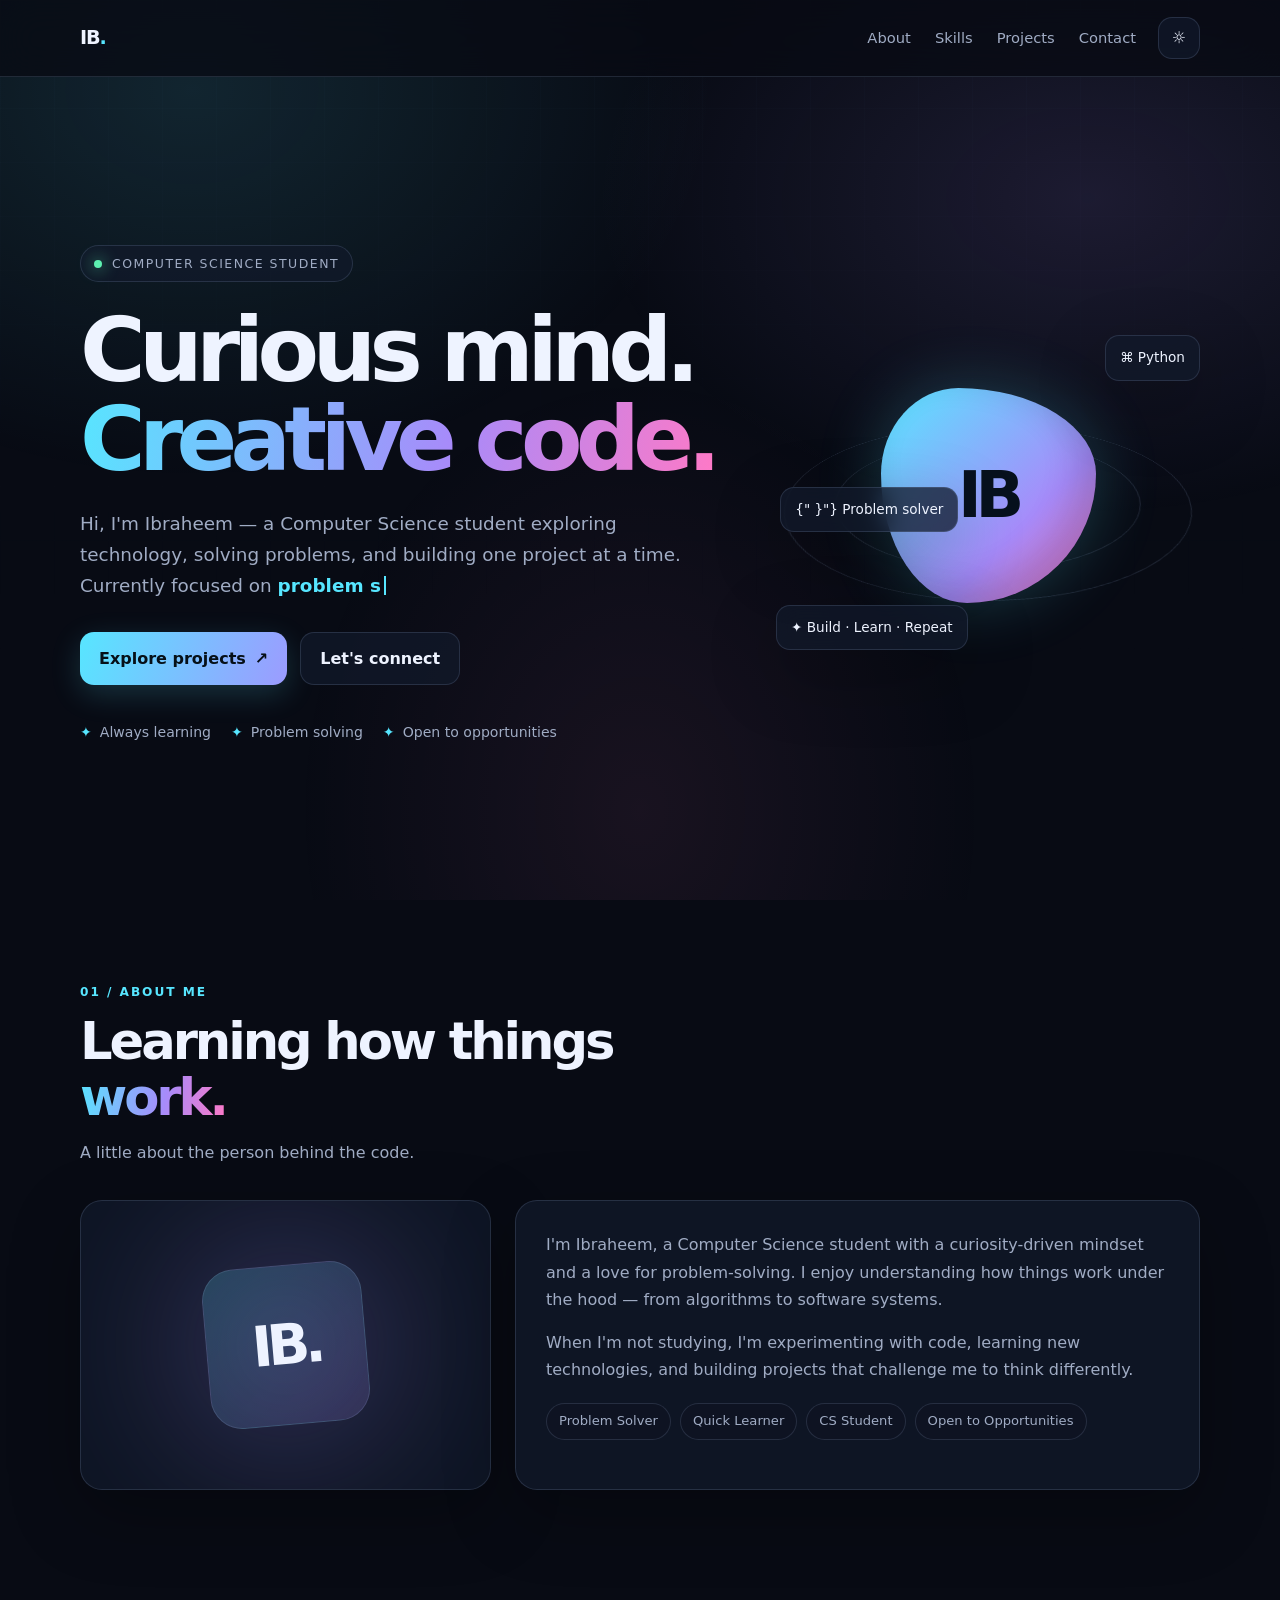
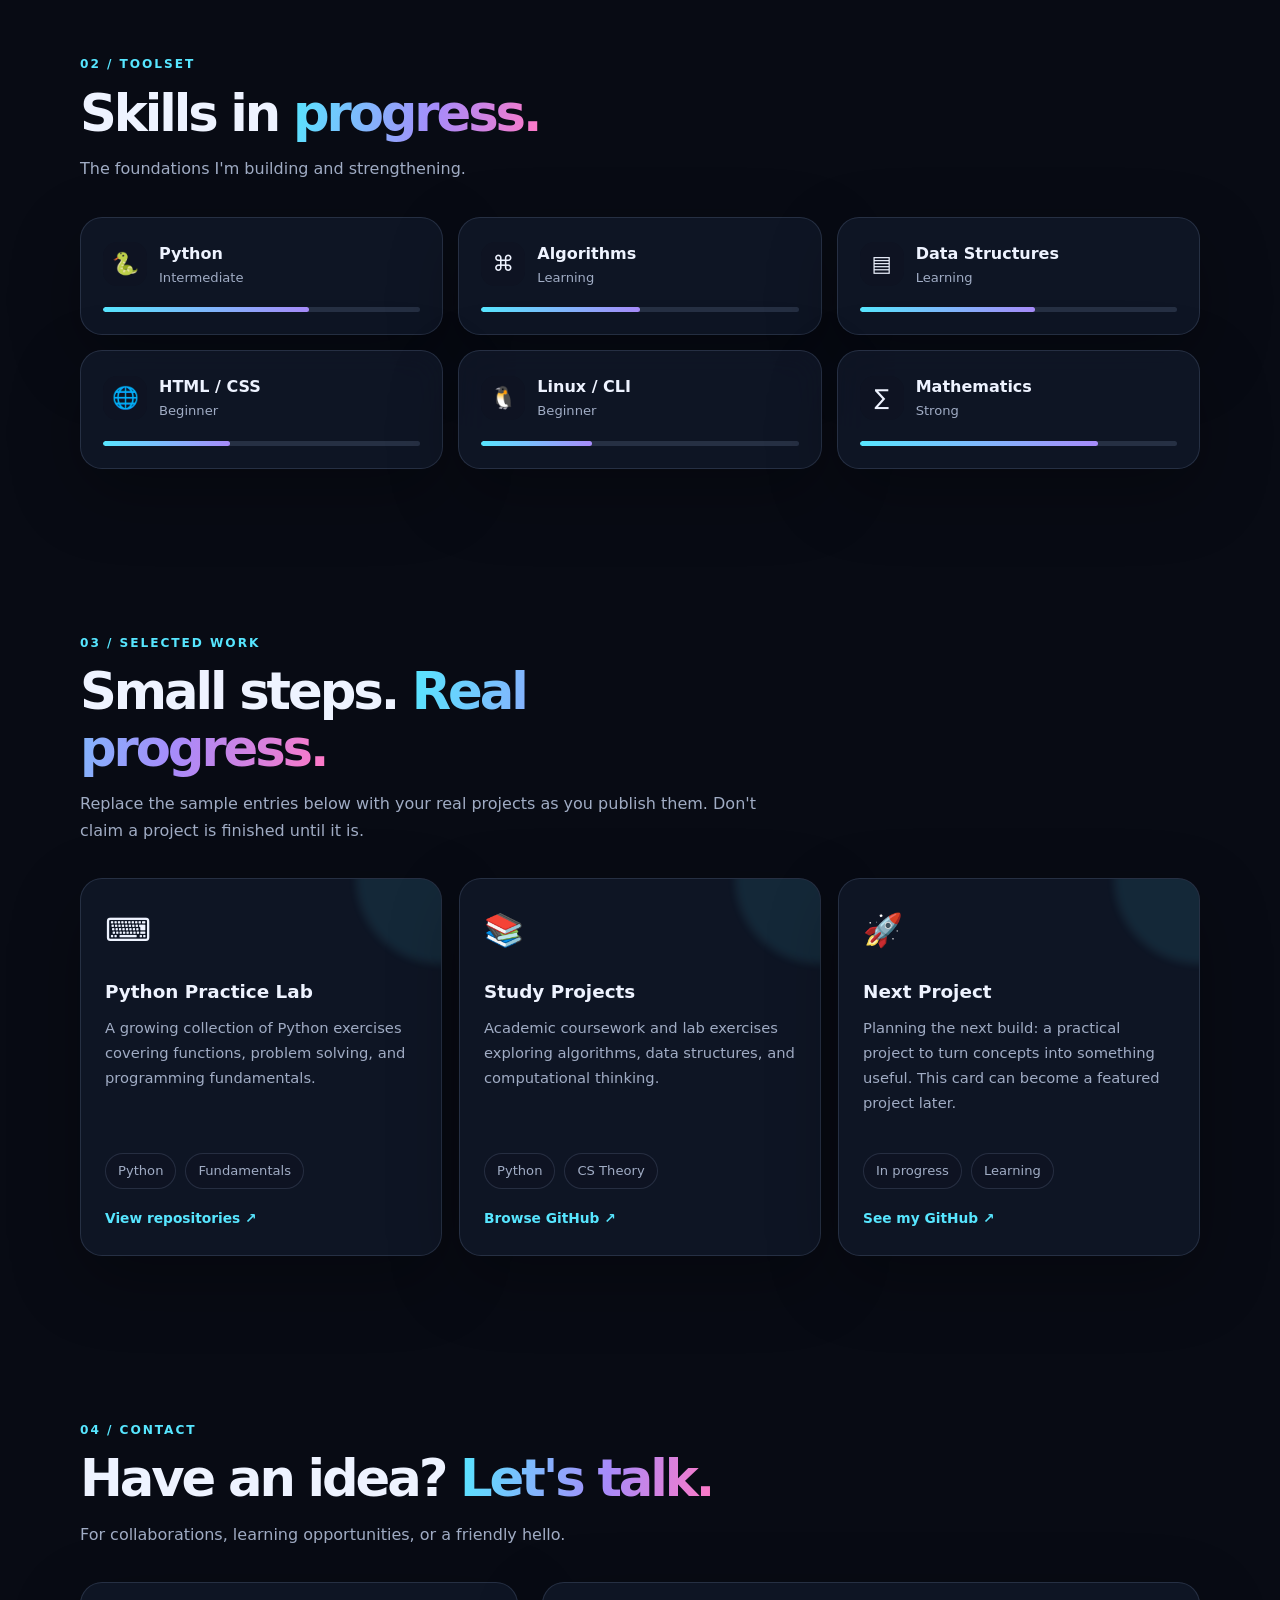
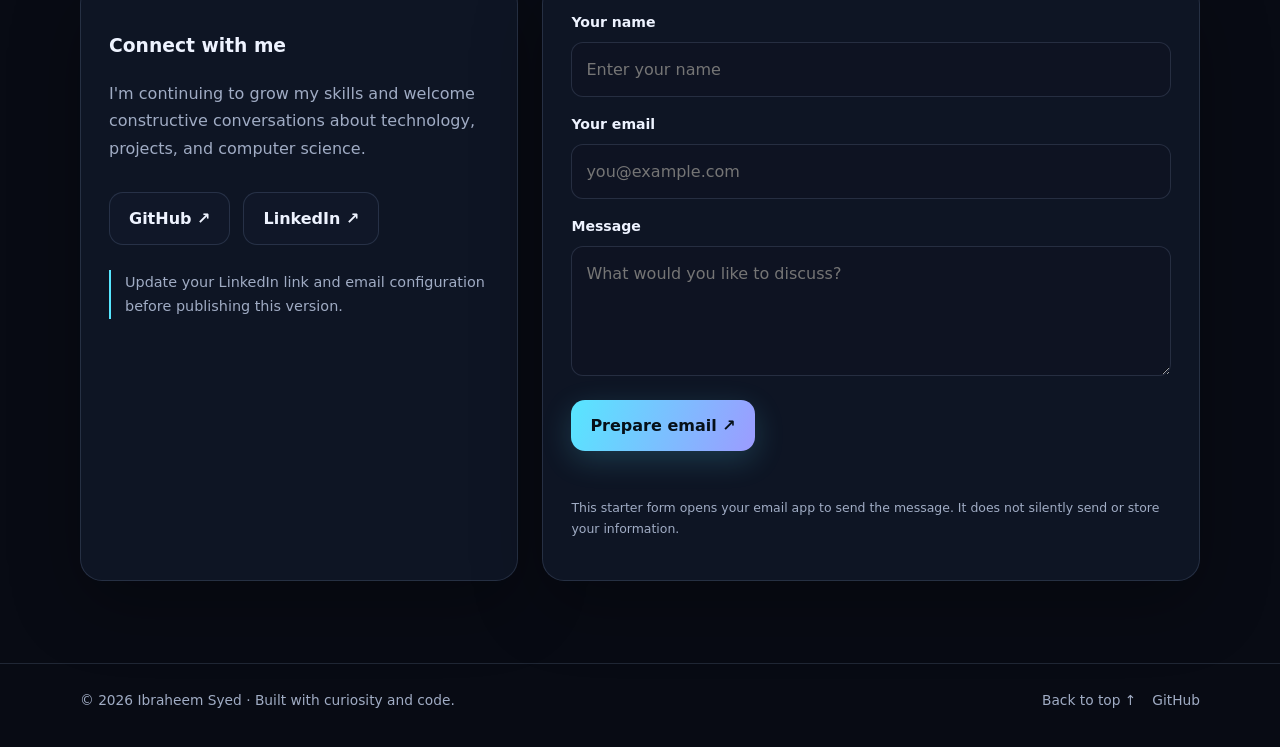
==== index2.html @ ceae8e97 "Add files via upload" ====
<!DOCTYPE html>
<html lang="en" data-theme="dark">
<head>
  <meta charset="UTF-8">
  <meta name="viewport" content="width=device-width, initial-scale=1.0">
  <meta name="theme-color" content="#080b14">
  <meta name="description" content="Ibraheem Syed — Computer Science student exploring Python, algorithms, and creative web development.">
  <title>Ibraheem Syed | CS Student & Developer</title>
  <style>
    :root {
      color-scheme: dark;
      --bg: #080b14; --bg-soft: #0e1322; --panel: rgba(18, 25, 43, .76);
      --panel-solid: #11182a; --text: #eef3ff; --muted: #a0acc4;
      --line: rgba(155, 177, 220, .17); --cyan: #57e6ff; --violet: #a78bfa;
      --pink: #ff79c6; --shadow: 0 24px 70px rgba(0,0,0,.28);
      --nav: rgba(8, 11, 20, .78); --radius: 22px;
    }
    html[data-theme="light"] {
      color-scheme: light;
      --bg: #f4f7ff; --bg-soft: #eaf0ff; --panel: rgba(255,255,255,.78);
      --panel-solid: #fff; --text: #121a2c; --muted: #5c6881;
      --line: rgba(52, 72, 115, .16); --cyan: #007d9b; --violet: #6847d8;
      --pink: #c33389; --shadow: 0 24px 70px rgba(44,61,105,.13); --nav: rgba(244,247,255,.8);
    }
    *, *::before, *::after { box-sizing: border-box; }
    html { scroll-behavior: smooth; scroll-padding-top: 92px; }
    body { margin: 0; background: var(--bg); color: var(--text); font: 16px/1.7 Inter, ui-sans-serif, system-ui, -apple-system, "Segoe UI", sans-serif; overflow-x: hidden; transition: background .25s, color .25s; }
    body::before { content: ""; position: fixed; inset: 0; z-index: -2; pointer-events: none; background: radial-gradient(ellipse at 15% 10%, rgba(87,230,255,.12), transparent 34%), radial-gradient(ellipse at 85% 22%, rgba(167,139,250,.13), transparent 32%), radial-gradient(ellipse at 50% 90%, rgba(255,121,198,.07), transparent 38%); }
    body::after { content: ""; position: fixed; inset: 0; z-index: -1; pointer-events: none; opacity: .12; background-image: linear-gradient(var(--line) 1px, transparent 1px), linear-gradient(90deg, var(--line) 1px, transparent 1px); background-size: 54px 54px; mask-image: linear-gradient(to bottom, black, transparent 80%); }
    a { color: inherit; }
    button, input, textarea { font: inherit; }
    button, a { -webkit-tap-highlight-color: transparent; }
    .container { width: min(1120px, calc(100% - 40px)); margin-inline: auto; }
    .nav { position: fixed; inset: 0 0 auto; z-index: 100; background: var(--nav); backdrop-filter: blur(18px); border-bottom: 1px solid var(--line); }
    .nav-inner { min-height: 76px; display: flex; align-items: center; justify-content: space-between; gap: 22px; }
    .logo { text-decoration: none; font-weight: 850; letter-spacing: -.06em; font-size: 1.2rem; }
    .logo span { color: var(--cyan); }
    .nav-right { display: flex; align-items: center; gap: 22px; }
    .nav-links { display: flex; align-items: center; gap: 24px; list-style: none; padding: 0; margin: 0; }
    .nav-links a { text-decoration: none; color: var(--muted); font-size: .92rem; transition: color .2s; }
    .nav-links a:hover, .nav-links a:focus-visible { color: var(--cyan); }
    .icon-btn, .menu-btn { border: 1px solid var(--line); color: var(--text); background: var(--panel); width: 42px; height: 42px; border-radius: 14px; display: grid; place-items: center; cursor: pointer; transition: transform .2s, border-color .2s; }
    .icon-btn:hover, .menu-btn:hover { transform: translateY(-2px); border-color: var(--cyan); }
    .menu-btn { display: none; }
    main { padding-top: 76px; }
    .hero { min-height: calc(100svh - 76px); display: grid; grid-template-columns: 1.2fr .8fr; align-items: center; gap: 60px; padding-block: 90px 76px; }
    .eyebrow { display: inline-flex; align-items: center; gap: 10px; padding: 7px 13px; border: 1px solid var(--line); border-radius: 999px; background: var(--panel); color: var(--muted); font-size: .78rem; letter-spacing: .12em; text-transform: uppercase; }
    .pulse { width: 8px; height: 8px; border-radius: 50%; background: #5df0b0; box-shadow: 0 0 16px #5df0b0; animation: pulse 1.8s infinite; }
    h1 { font-size: clamp(3rem, 7vw, 6.1rem); line-height: .99; letter-spacing: -.075em; margin: 24px 0; max-width: 780px; }
    .gradient-text { background: linear-gradient(100deg, var(--cyan), var(--violet) 58%, var(--pink)); -webkit-background-clip: text; background-clip: text; color: transparent; }
    .hero-copy { max-width: 620px; color: var(--muted); font-size: clamp(1rem, 1.7vw, 1.15rem); }
    .typed { color: var(--cyan); font-weight: 750; }
    .caret { display: inline-block; width: 2px; height: 1em; vertical-align: -.12em; background: var(--cyan); margin-left: 3px; animation: blink .8s steps(2) infinite; }
    .actions { display: flex; flex-wrap: wrap; gap: 13px; margin-top: 30px; }
    .btn { display: inline-flex; align-items: center; justify-content: center; gap: 9px; padding: 12px 19px; border-radius: 14px; text-decoration: none; font-weight: 750; border: 1px solid var(--line); transition: transform .22s, box-shadow .22s, border-color .22s; cursor: pointer; }
    .btn:hover { transform: translateY(-3px); border-color: var(--cyan); }
    .btn-primary { color: #061018; border: 0; background: linear-gradient(110deg, var(--cyan), #9c9bff); box-shadow: 0 9px 30px rgba(87,230,255,.18); }
    .btn-primary:hover { box-shadow: 0 12px 35px rgba(87,230,255,.28); }
    .btn-secondary { background: var(--panel); color: var(--text); }
    .hero-meta { display: flex; flex-wrap: wrap; gap: 20px; margin-top: 36px; color: var(--muted); font-size: .88rem; }
    .hero-meta span::before { content: "✦"; color: var(--cyan); margin-right: 8px; }
    .visual { min-height: 420px; display: grid; place-items: center; perspective: 900px; position: relative; }
    .orbit { position: absolute; width: min(100%, 400px); aspect-ratio: 1; border: 1px solid var(--line); border-radius: 50%; transform: rotateX(65deg) rotateZ(-20deg); animation: orbit 18s linear infinite; }
    .orbit::before, .orbit::after { content: ""; position: absolute; border: 1px solid var(--line); border-radius: 50%; inset: 12%; }
    .orbit::after { inset: 27%; }
    .orb-core { width: 215px; aspect-ratio: 1; border-radius: 36% 64% 60% 40% / 40% 40% 60% 60%; display: grid; place-items: center; font-size: 4rem; font-weight: 900; letter-spacing: -.1em; color: #07111d; background: linear-gradient(135deg, var(--cyan), var(--violet) 65%, var(--pink)); box-shadow: 0 0 65px rgba(87,230,255,.22), inset -15px -15px 35px rgba(12,18,40,.2); animation: morph 8s ease-in-out infinite, float 5s ease-in-out infinite; transform-style: preserve-3d; }
    .float-chip { position: absolute; padding: 10px 14px; border: 1px solid var(--line); border-radius: 14px; background: var(--panel); box-shadow: var(--shadow); backdrop-filter: blur(12px); font-size: .85rem; animation: float 5s ease-in-out infinite; }
    .chip-one { top: 12%; right: 0; } .chip-two { bottom: 13%; left: 0; animation-delay: -2s; } .chip-three { top: 48%; left: 1%; animation-delay: -1s; }
    section { padding-block: 82px; }
    .section-head { max-width: 680px; margin-bottom: 34px; }
    .section-kicker { color: var(--cyan); text-transform: uppercase; letter-spacing: .16em; font-size: .76rem; font-weight: 850; }
    h2 { font-size: clamp(2rem, 4vw, 3.25rem); letter-spacing: -.06em; line-height: 1.1; margin: 10px 0 14px; }
    .section-intro { color: var(--muted); margin: 0; }
    .panel { background: var(--panel); border: 1px solid var(--line); border-radius: var(--radius); box-shadow: var(--shadow); backdrop-filter: blur(16px); }
    .about-grid { display: grid; grid-template-columns: .75fr 1.25fr; gap: 24px; align-items: stretch; }
    .identity-card { min-height: 290px; display: grid; place-items: center; padding: 30px; overflow: hidden; position: relative; }
    .identity-card::before { content: ""; position: absolute; width: 220px; height: 220px; border-radius: 50%; background: var(--violet); filter: blur(80px); opacity: .25; }
    .monogram { position: relative; width: 160px; aspect-ratio: 1; display: grid; place-items: center; border-radius: 32px; font-size: 3.5rem; font-weight: 900; letter-spacing: -.1em; background: linear-gradient(140deg, rgba(87,230,255,.2), rgba(167,139,250,.17)); border: 1px solid var(--line); transform: rotate(-5deg); }
    .about-copy { padding: 30px; }
    .about-copy p { color: var(--muted); margin-top: 0; }
    .tags { display: flex; flex-wrap: wrap; gap: 9px; margin-top: 20px; }
    .tag { border: 1px solid var(--line); color: var(--muted); border-radius: 999px; padding: 6px 12px; font-size: .82rem; background: var(--bg-soft); }
    .skills-grid { display: grid; grid-template-columns: repeat(3, 1fr); gap: 15px; }
    .skill-card { padding: 22px; transition: transform .25s, border-color .25s; }
    .skill-card:hover { transform: translateY(-5px); border-color: var(--cyan); }
    .skill-top { display: flex; align-items: center; gap: 12px; }
    .skill-icon { width: 44px; height: 44px; display: grid; place-items: center; border-radius: 14px; background: var(--bg-soft); font-size: 1.35rem; }
    .skill-name { font-weight: 800; } .skill-level { color: var(--muted); font-size: .82rem; }
    .skill-bar { height: 5px; background: var(--line); border-radius: 999px; margin-top: 18px; overflow: hidden; }
    .skill-fill { height: 100%; width: var(--level); background: linear-gradient(90deg, var(--cyan), var(--violet)); border-radius: inherit; transform-origin: left; animation: grow 1.2s ease both; }
    .projects-grid { display: grid; grid-template-columns: repeat(3, 1fr); gap: 17px; }
    .project-card { min-height: 275px; padding: 24px; display: flex; flex-direction: column; position: relative; overflow: hidden; transform-style: preserve-3d; transition: border-color .25s, box-shadow .25s; }
    .project-card::before { content: ""; position: absolute; width: 170px; height: 170px; right: -85px; top: -85px; border-radius: 50%; background: var(--cyan); opacity: .09; filter: blur(4px); transition: opacity .25s; }
    .project-card:hover { border-color: rgba(87,230,255,.6); box-shadow: 0 25px 60px rgba(0,0,0,.2); }
    .project-card:hover::before { opacity: .2; }
    .project-icon { font-size: 2rem; margin-bottom: 18px; }
    .project-title { font-size: 1.15rem; font-weight: 850; margin: 0 0 8px; }
    .project-desc { color: var(--muted); font-size: .92rem; margin: 0 0 18px; flex: 1; }
    .project-links { display: flex; gap: 14px; margin-top: 18px; }
    .project-links a { color: var(--cyan); font-size: .86rem; font-weight: 750; text-decoration: none; }
    .project-links a:hover { text-decoration: underline; }
    .contact-grid { display: grid; grid-template-columns: .8fr 1.2fr; gap: 24px; }
    .contact-copy, .contact-form { padding: 28px; }
    .contact-copy p { color: var(--muted); }
    .contact-note { border-left: 2px solid var(--cyan); padding-left: 14px; color: var(--muted); font-size: .9rem; margin-top: 25px; }
    .field { margin-bottom: 16px; }
    label { display: block; font-size: .88rem; font-weight: 750; margin-bottom: 7px; }
    input, textarea { width: 100%; border: 1px solid var(--line); border-radius: 12px; background: var(--bg-soft); color: var(--text); padding: 13px 14px; outline: none; transition: border-color .2s, box-shadow .2s; }
    input:focus, textarea:focus { border-color: var(--cyan); box-shadow: 0 0 0 3px rgba(87,230,255,.12); }
    textarea { min-height: 130px; resize: vertical; }
    .form-status { min-height: 1.5em; color: var(--cyan); font-size: .9rem; margin: 12px 0 0; }
    .small-print { color: var(--muted); font-size: .78rem; margin-top: 12px; }
    footer { border-top: 1px solid var(--line); padding: 25px 0 35px; color: var(--muted); font-size: .86rem; }
    .footer-inner { display: flex; justify-content: space-between; align-items: center; gap: 20px; flex-wrap: wrap; }
    .socials { display: flex; gap: 16px; } .socials a { color: var(--muted); text-decoration: none; } .socials a:hover { color: var(--cyan); }
    .reveal { opacity: 0; transform: translateY(22px); transition: opacity .7s ease, transform .7s ease; }
    .reveal.visible { opacity: 1; transform: translateY(0); }
    @keyframes pulse { 50% { opacity: .45; transform: scale(.8); } }
    @keyframes blink { to { opacity: 0; } }
    @keyframes float { 0%,100% { translate: 0 0; } 50% { translate: 0 -13px; } }
    @keyframes orbit { to { transform: rotateX(65deg) rotateZ(340deg); } }
    @keyframes morph { 0%,100% { border-radius: 36% 64% 60% 40% / 40% 40% 60% 60%; } 50% { border-radius: 60% 40% 35% 65% / 55% 65% 35% 45%; } }
    @keyframes grow { from { transform: scaleX(0); } to { transform: scaleX(1); } }
    @media (max-width: 850px) {
      .hero { grid-template-columns: 1fr; gap: 20px; padding-top: 65px; }
      .visual { min-height: 350px; } .orb-core { width: 175px; }
      .about-grid, .contact-grid { grid-template-columns: 1fr; }
      .skills-grid { grid-template-columns: repeat(2, 1fr); }
      .projects-grid { grid-template-columns: repeat(2, 1fr); }
    }
    @media (max-width: 620px) {
      .container { width: min(100% - 28px, 1120px); }
      .nav-inner { min-height: 68px; } main { padding-top: 68px; }
      .nav-right { gap: 9px; } .menu-btn { display: grid; }
      .nav-links { display: none; position: absolute; top: 68px; left: 14px; right: 14px; padding: 18px; border: 1px solid var(--line); border-radius: 18px; background: var(--panel-solid); box-shadow: var(--shadow); flex-direction: column; align-items: stretch; gap: 0; }
      .nav-links.open { display: flex; } .nav-links a { display: block; padding: 10px; }
      .hero { min-height: auto; padding-block: 68px 45px; } h1 { font-size: clamp(3.1rem, 16vw, 5rem); }
      .visual { min-height: 300px; } .orbit { width: 280px; } .orb-core { width: 145px; font-size: 3rem; }
      .chip-one { right: 0; } .chip-two { left: 0; } .chip-three { left: 0; }
      section { padding-block: 60px; } .skills-grid, .projects-grid { grid-template-columns: 1fr; }
      .skill-card { padding: 18px; } .contact-copy, .contact-form, .about-copy { padding: 22px; }
      .footer-inner { align-items: flex-start; flex-direction: column; }
    }
    @media (prefers-reduced-motion: reduce) {
      *, *::before, *::after { animation-duration: .01ms !important; animation-iteration-count: 1 !important; scroll-behavior: auto !important; transition-duration: .01ms !important; }
      .reveal { opacity: 1; transform: none; }
    }
  </style>
</head>
<body>
  <header class="nav">
    <div class="container nav-inner">
      <a class="logo" href="#home" aria-label="Ibraheem home">IB<span>.</span></a>
      <div class="nav-right">
        <nav aria-label="Main navigation">
          <ul class="nav-links" id="navLinks">
            <li><a href="#about">About</a></li><li><a href="#skills">Skills</a></li>
            <li><a href="#projects">Projects</a></li><li><a href="#contact">Contact</a></li>
          </ul>
        </nav>
        <button class="icon-btn" id="themeToggle" type="button" aria-label="Switch color theme" title="Switch theme">☼</button>
        <button class="menu-btn" id="menuToggle" type="button" aria-label="Toggle navigation" aria-expanded="false">☰</button>
      </div>
    </div>
  </header>

  <main id="home">
    <section class="container hero">
      <div class="hero-content">
        <div class="eyebrow"><span class="pulse"></span> Computer Science Student</div>
        <h1>Curious mind.<br><span class="gradient-text">Creative code.</span></h1>
        <p class="hero-copy">Hi, I'm Ibraheem — a Computer Science student exploring technology, solving problems, and building one project at a time. Currently focused on <span class="typed" id="typedRole">Python</span><span class="caret" aria-hidden="true"></span></p>
        <div class="actions">
          <a class="btn btn-primary" href="#projects">Explore projects <span aria-hidden="true">↗</span></a>
          <a class="btn btn-secondary" href="#contact">Let's connect</a>
        </div>
        <div class="hero-meta"><span>Always learning</span><span>Problem solving</span><span>Open to opportunities</span></div>
      </div>
      <div class="visual" aria-label="Animated initials illustration">
        <div class="orbit"></div><div class="orb-core" id="orbCore">IB</div>
        <div class="float-chip chip-one">⌘ Python</div><div class="float-chip chip-two">✦ Build · Learn · Repeat</div><div class="float-chip chip-three">{" }"} Problem solver</div>
      </div>
    </section>

    <section class="container reveal" id="about">
      <div class="section-head"><div class="section-kicker">01 / About me</div><h2>Learning how things <span class="gradient-text">work.</span></h2><p class="section-intro">A little about the person behind the code.</p></div>
      <div class="about-grid">
        <div class="panel identity-card"><div class="monogram">IB.</div></div>
        <div class="panel about-copy">
          <p>I'm Ibraheem, a Computer Science student with a curiosity-driven mindset and a love for problem-solving. I enjoy understanding how things work under the hood — from algorithms to software systems.</p>
          <p>When I'm not studying, I'm experimenting with code, learning new technologies, and building projects that challenge me to think differently.</p>
          <div class="tags"><span class="tag">Problem Solver</span><span class="tag">Quick Learner</span><span class="tag">CS Student</span><span class="tag">Open to Opportunities</span></div>
        </div>
      </div>
    </section>

    <section class="container reveal" id="skills">
      <div class="section-head"><div class="section-kicker">02 / Toolset</div><h2>Skills in <span class="gradient-text">progress.</span></h2><p class="section-intro">The foundations I'm building and strengthening.</p></div>
      <div class="skills-grid">
        <article class="panel skill-card"><div class="skill-top"><div class="skill-icon">🐍</div><div><div class="skill-name">Python</div><div class="skill-level">Intermediate</div></div></div><div class="skill-bar"><div class="skill-fill" style="--level:65%"></div></div></article>
        <article class="panel skill-card"><div class="skill-top"><div class="skill-icon">⌘</div><div><div class="skill-name">Algorithms</div><div class="skill-level">Learning</div></div></div><div class="skill-bar"><div class="skill-fill" style="--level:50%"></div></div></article>
        <article class="panel skill-card"><div class="skill-top"><div class="skill-icon">▤</div><div><div class="skill-name">Data Structures</div><div class="skill-level">Learning</div></div></div><div class="skill-bar"><div class="skill-fill" style="--level:55%"></div></div></article>
        <article class="panel skill-card"><div class="skill-top"><div class="skill-icon">🌐</div><div><div class="skill-name">HTML / CSS</div><div class="skill-level">Beginner</div></div></div><div class="skill-bar"><div class="skill-fill" style="--level:40%"></div></div></article>
        <article class="panel skill-card"><div class="skill-top"><div class="skill-icon">🐧</div><div><div class="skill-name">Linux / CLI</div><div class="skill-level">Beginner</div></div></div><div class="skill-bar"><div class="skill-fill" style="--level:35%"></div></div></article>
        <article class="panel skill-card"><div class="skill-top"><div class="skill-icon">∑</div><div><div class="skill-name">Mathematics</div><div class="skill-level">Strong</div></div></div><div class="skill-bar"><div class="skill-fill" style="--level:75%"></div></div></article>
      </div>
    </section>

    <section class="container reveal" id="projects">
      <div class="section-head"><div class="section-kicker">03 / Selected work</div><h2>Small steps. <span class="gradient-text">Real progress.</span></h2><p class="section-intro">Replace the sample entries below with your real projects as you publish them. Don't claim a project is finished until it is.</p></div>
      <div class="projects-grid">
        <article class="panel project-card tilt-card"><div class="project-icon">⌨️</div><h3 class="project-title">Python Practice Lab</h3><p class="project-desc">A growing collection of Python exercises covering functions, problem solving, and programming fundamentals.</p><div class="tags"><span class="tag">Python</span><span class="tag">Fundamentals</span></div><div class="project-links"><a href="https://github.com/syediba804-web?tab=repositories" target="_blank" rel="noopener noreferrer">View repositories ↗</a></div></article>
        <article class="panel project-card tilt-card"><div class="project-icon">📚</div><h3 class="project-title">Study Projects</h3><p class="project-desc">Academic coursework and lab exercises exploring algorithms, data structures, and computational thinking.</p><div class="tags"><span class="tag">Python</span><span class="tag">CS Theory</span></div><div class="project-links"><a href="https://github.com/syediba804-web?tab=repositories" target="_blank" rel="noopener noreferrer">Browse GitHub ↗</a></div></article>
        <article class="panel project-card tilt-card"><div class="project-icon">🚀</div><h3 class="project-title">Next Project</h3><p class="project-desc">Planning the next build: a practical project to turn concepts into something useful. This card can become a featured project later.</p><div class="tags"><span class="tag">In progress</span><span class="tag">Learning</span></div><div class="project-links"><a href="https://github.com/syediba804-web?tab=repositories" target="_blank" rel="noopener noreferrer">See my GitHub ↗</a></div></article>
      </div>
    </section>

    <section class="container reveal" id="contact">
      <div class="section-head"><div class="section-kicker">04 / Contact</div><h2>Have an idea? <span class="gradient-text">Let's talk.</span></h2><p class="section-intro">For collaborations, learning opportunities, or a friendly hello.</p></div>
      <div class="contact-grid">
        <div class="panel contact-copy">
          <h3>Connect with me</h3>
          <p>I'm continuing to grow my skills and welcome constructive conversations about technology, projects, and computer science.</p>
          <div class="actions">
            <a class="btn btn-secondary" href="https://github.com/syediba804-web" target="_blank" rel="noopener noreferrer">GitHub ↗</a>
            <a class="btn btn-secondary" href="https://www.linkedin.com/" target="_blank" rel="noopener noreferrer">LinkedIn ↗</a>
          </div>
          <p class="contact-note">Update your LinkedIn link and email configuration before publishing this version.</p>
        </div>
        <form class="panel contact-form" id="contactForm">
          <div class="field"><label for="name">Your name</label><input id="name" name="name" autocomplete="name" required maxlength="80" placeholder="Enter your name"></div>
          <div class="field"><label for="email">Your email</label><input id="email" name="email" type="email" autocomplete="email" required maxlength="120" placeholder="you@example.com"></div>
          <div class="field"><label for="message">Message</label><textarea id="message" name="message" required maxlength="3000" placeholder="What would you like to discuss?"></textarea></div>
          <button class="btn btn-primary" type="submit">Prepare email ↗</button>
          <p class="form-status" id="formStatus" role="status" aria-live="polite"></p>
          <p class="small-print">This starter form opens your email app to send the message. It does not silently send or store your information.</p>
        </form>
      </div>
    </section>
  </main>

  <footer><div class="container footer-inner"><span>© <span id="year"></span> Ibraheem Syed · Built with curiosity and code.</span><div class="socials"><a href="#home">Back to top ↑</a><a href="https://github.com/syediba804-web" target="_blank" rel="noopener noreferrer">GitHub</a></div></div></footer>

  <script>
    // Theme: save the visitor's preference in this browser.
    const root = document.documentElement;
    const themeToggle = document.getElementById('themeToggle');
    const savedTheme = localStorage.getItem('ib-theme');
    if (savedTheme === 'light' || savedTheme === 'dark') root.dataset.theme = savedTheme;
    function updateThemeButton() {
      const light = root.dataset.theme === 'light';
      themeToggle.textContent = light ? '☾' : '☼';
      themeToggle.setAttribute('aria-label', light ? 'Switch to dark theme' : 'Switch to light theme');
      document.querySelector('meta[name="theme-color"]').content = light ? '#f4f7ff' : '#080b14';
    }
    updateThemeButton();
    themeToggle.addEventListener('click', () => {
      root.dataset.theme = root.dataset.theme === 'light' ? 'dark' : 'light';
      localStorage.setItem('ib-theme', root.dataset.theme);
      updateThemeButton();
    });

    // Mobile navigation closes after a section is selected.
    const menuToggle = document.getElementById('menuToggle');
    const navLinks = document.getElementById('navLinks');
    menuToggle.addEventListener('click', () => {
      const open = navLinks.classList.toggle('open');
      menuToggle.setAttribute('aria-expanded', String(open));
      menuToggle.textContent = open ? '✕' : '☰';
    });
    navLinks.querySelectorAll('a').forEach(link => link.addEventListener('click', () => {
      navLinks.classList.remove('open');
      menuToggle.setAttribute('aria-expanded', 'false');
      menuToggle.textContent = '☰';
    }));

    // Animated role typing.
    const roles = ['Python', 'problem solving', 'web development', 'computer science'];
    const typedRole = document.getElementById('typedRole');
    let roleIndex = 0, charIndex = roles[0].length, deleting = true;
    function typeRole() {
      const word = roles[roleIndex];
      if (deleting) {
        charIndex--;
        typedRole.textContent = word.slice(0, Math.max(0, charIndex));
        if (charIndex <= 0) { deleting = false; roleIndex = (roleIndex + 1) % roles.length; }
      } else {
        const nextWord = roles[roleIndex];
        charIndex++;
        typedRole.textContent = nextWord.slice(0, charIndex);
        if (charIndex >= nextWord.length) { deleting = true; setTimeout(typeRole, 1150); return; }
      }
      setTimeout(typeRole, deleting ? 48 : 82);
    }
    if (!window.matchMedia('(prefers-reduced-motion: reduce)').matches) setTimeout(typeRole, 1400);

    // Reveal sections when they enter the viewport.
    const revealItems = document.querySelectorAll('.reveal');
    if ('IntersectionObserver' in window && !window.matchMedia('(prefers-reduced-motion: reduce)').matches) {
      const observer = new IntersectionObserver(entries => {
        entries.forEach(entry => {
          if (entry.isIntersecting) {
            entry.target.classList.add('visible');
            observer.unobserve(entry.target);
          }
        });
      }, { threshold: 0.12 });
      revealItems.forEach(item => observer.observe(item));
    } else revealItems.forEach(item => item.classList.add('visible'));

    // Mouse-responsive 3D tilt on project cards; disabled on touch/reduced motion.
    const canTilt = window.matchMedia('(hover: hover) and (pointer: fine)').matches &&
                    !window.matchMedia('(prefers-reduced-motion: reduce)').matches;
    if (canTilt) {
      document.querySelectorAll('.tilt-card').forEach(card => {
        card.addEventListener('pointermove', event => {
          const rect = card.getBoundingClientRect();
          const x = (event.clientX - rect.left) / rect.width;
          const y = (event.clientY - rect.top) / rect.height;
          card.style.transform = `perspective(850px) rotateX(${(0.5-y)*7}deg) rotateY(${(x-0.5)*8}deg) translateY(-3px)`;
        });
        card.addEventListener('pointerleave', () => { card.style.transform = ''; });
      });
      const visual = document.querySelector('.visual');
      const orb = document.getElementById('orbCore');
      visual.addEventListener('pointermove', event => {
        const r = visual.getBoundingClientRect();
        const x = (event.clientX-r.left)/r.width-.5, y = (event.clientY-r.top)/r.height-.5;
        orb.style.transform = `rotateY(${x*20}deg) rotateX(${-y*20}deg)`;
      });
      visual.addEventListener('pointerleave', () => { orb.style.transform = ''; });
    }

    // Contact form fallback: creates a prefilled email in the visitor's email app.
    // Replace this address with the real inbox you want to use.
    document.getElementById('contactForm').addEventListener('submit', event => {
      event.preventDefault();
      const form = event.currentTarget;
      if (!form.reportValidity()) return;
      const name = document.getElementById('name').value.trim();
      const email = document.getElementById('email').value.trim();
      const message = document.getElementById('message').value.trim();
      const recipient = 'REPLACE_WITH_YOUR_EMAIL@example.com';
      const subject = encodeURIComponent(`Portfolio message from ${name}`);
      const body = encodeURIComponent(`Name: ${name}\nReply to: ${email}\n\n${message}`);
      const status = document.getElementById('formStatus');
      if (recipient.startsWith('REPLACE_')) {
        status.textContent = 'Setup needed: replace REPLACE_WITH_YOUR_EMAIL@example.com in the JavaScript with your real email address.';
        return;
      }
      status.textContent = 'Opening your email app. Review the message and press Send there.';
      window.location.href = `mailto:${recipient}?subject=${subject}&body=${body}`;
    });

    document.getElementById('year').textContent = new Date().getFullYear();
  </script>
</body>
</html>
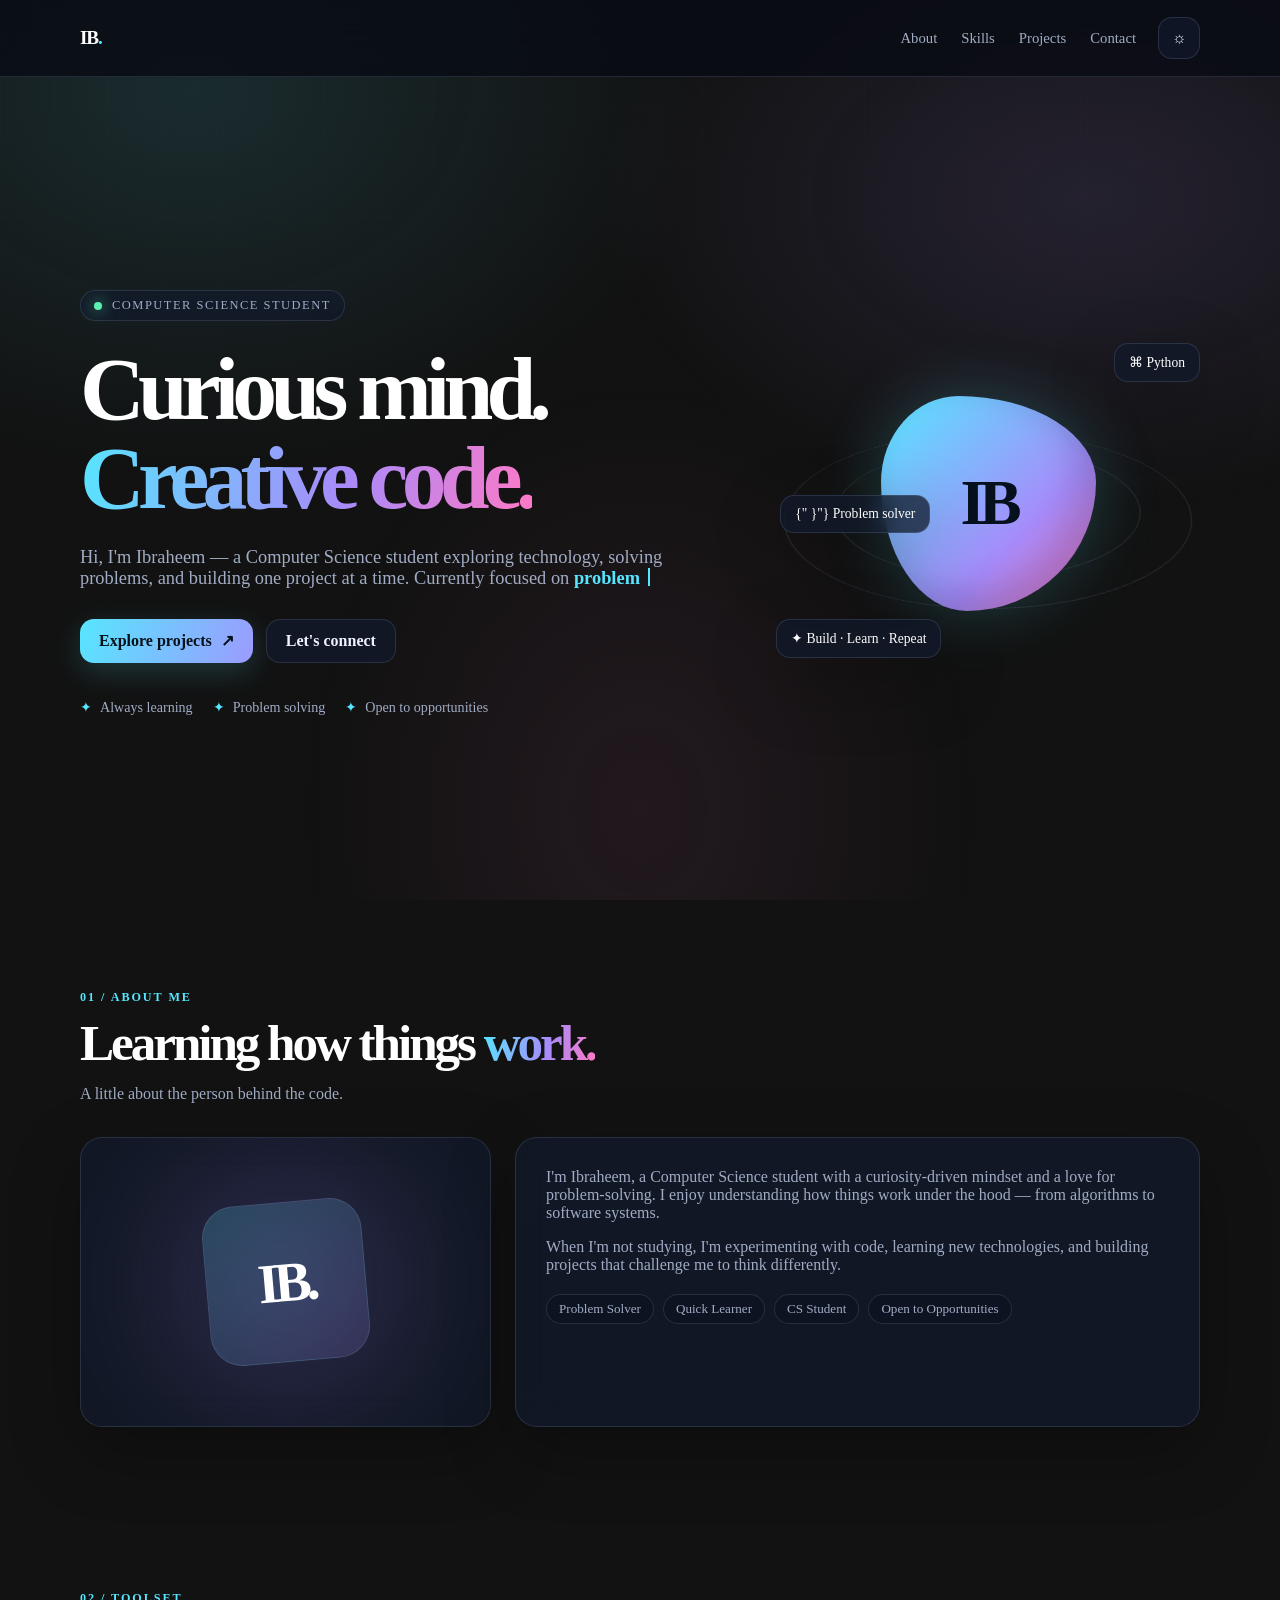
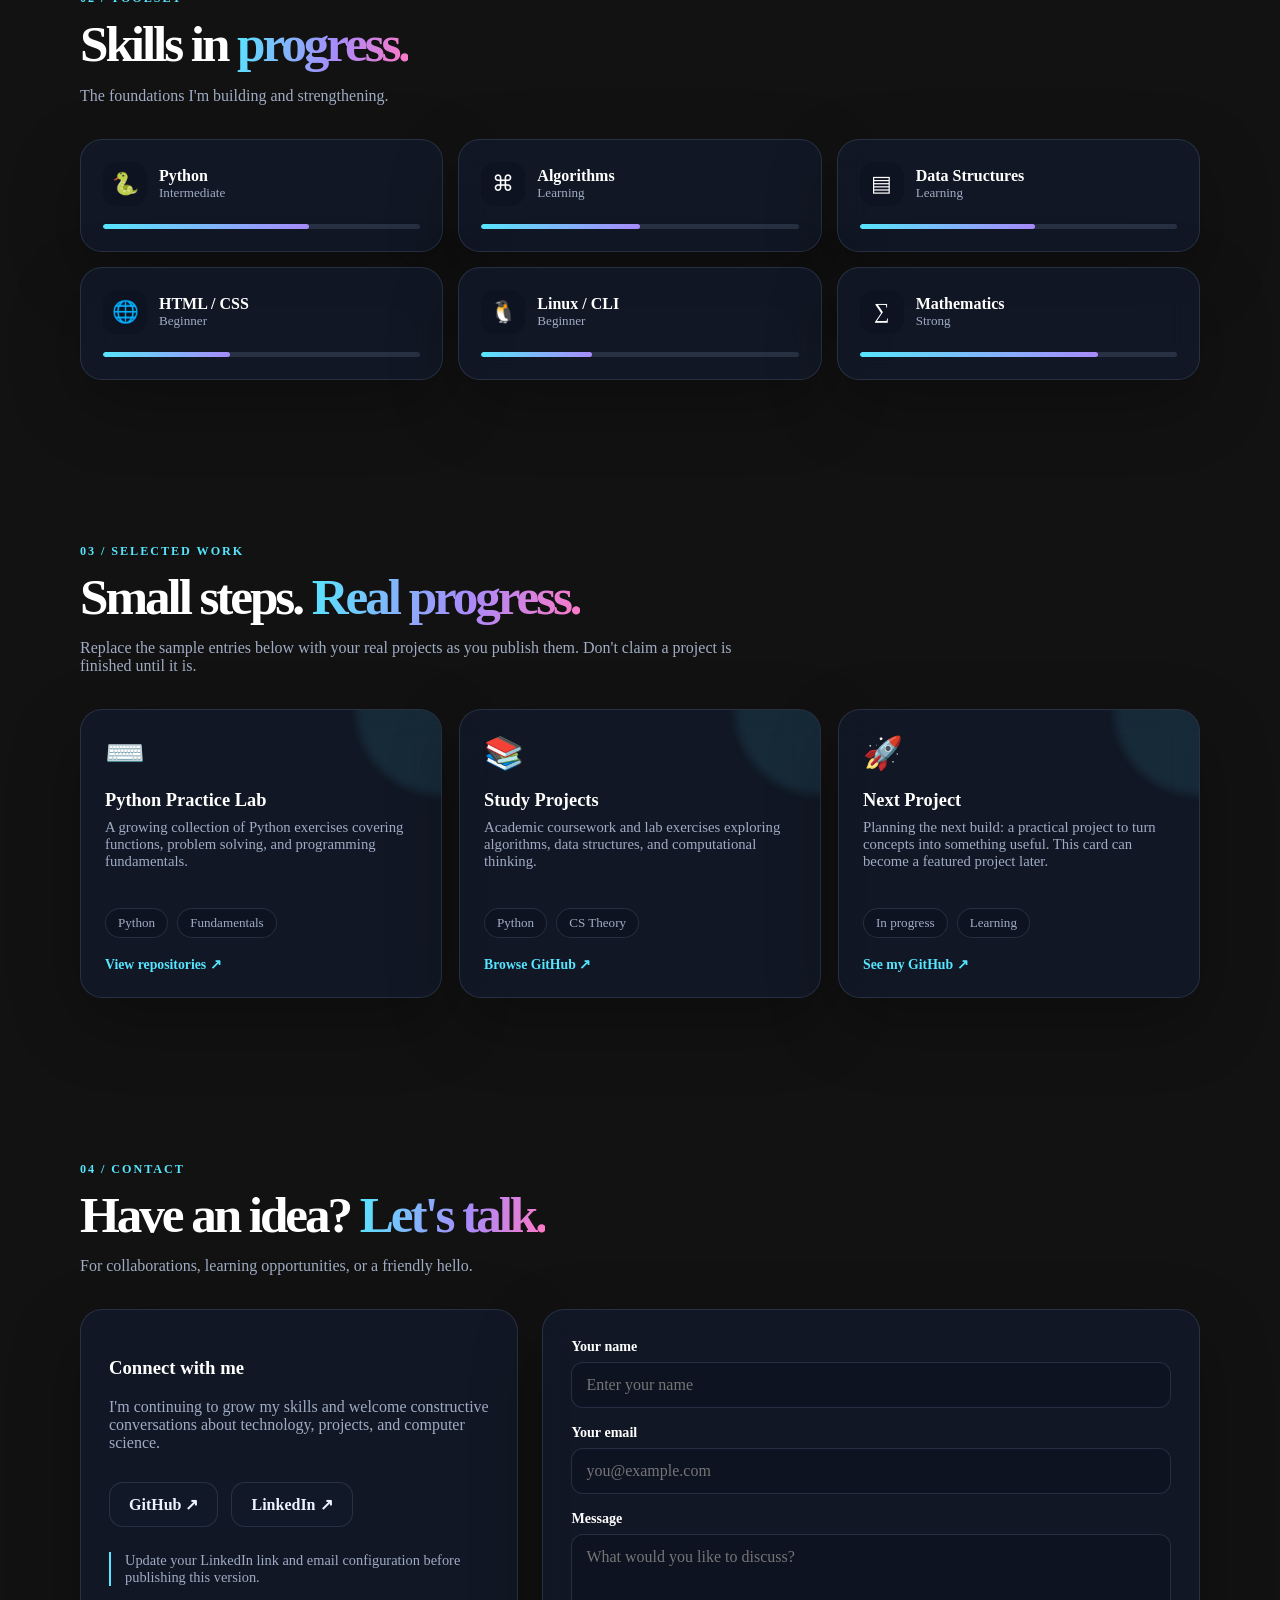
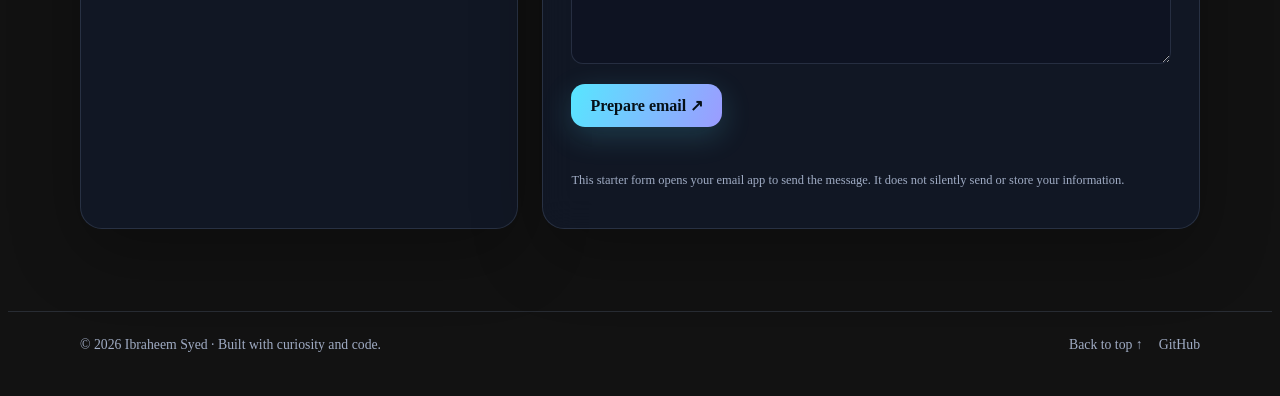
==== commit 6cd90d39: "Update index2.html" ====
--- a/index2.html
+++ b/index2.html
@@ -24,6 +24,7 @@
     }
     *, *::before, *::after { box-sizing: border-box; }
     html { scroll-behavior: smooth; scroll-padding-top: 92px; }
+   <script src="notes/skills-links.js" defer></script>
     body { margin: 0; background: var(--bg); color: var(--text); font: 16px/1.7 Inter, ui-sans-serif, system-ui, -apple-system, "Segoe UI", sans-serif; overflow-x: hidden; transition: background .25s, color .25s; }
     body::before { content: ""; position: fixed; inset: 0; z-index: -2; pointer-events: none; background: radial-gradient(ellipse at 15% 10%, rgba(87,230,255,.12), transparent 34%), radial-gradient(ellipse at 85% 22%, rgba(167,139,250,.13), transparent 32%), radial-gradient(ellipse at 50% 90%, rgba(255,121,198,.07), transparent 38%); }
     body::after { content: ""; position: fixed; inset: 0; z-index: -1; pointer-events: none; opacity: .12; background-image: linear-gradient(var(--line) 1px, transparent 1px), linear-gradient(90deg, var(--line) 1px, transparent 1px); background-size: 54px 54px; mask-image: linear-gradient(to bottom, black, transparent 80%); }
